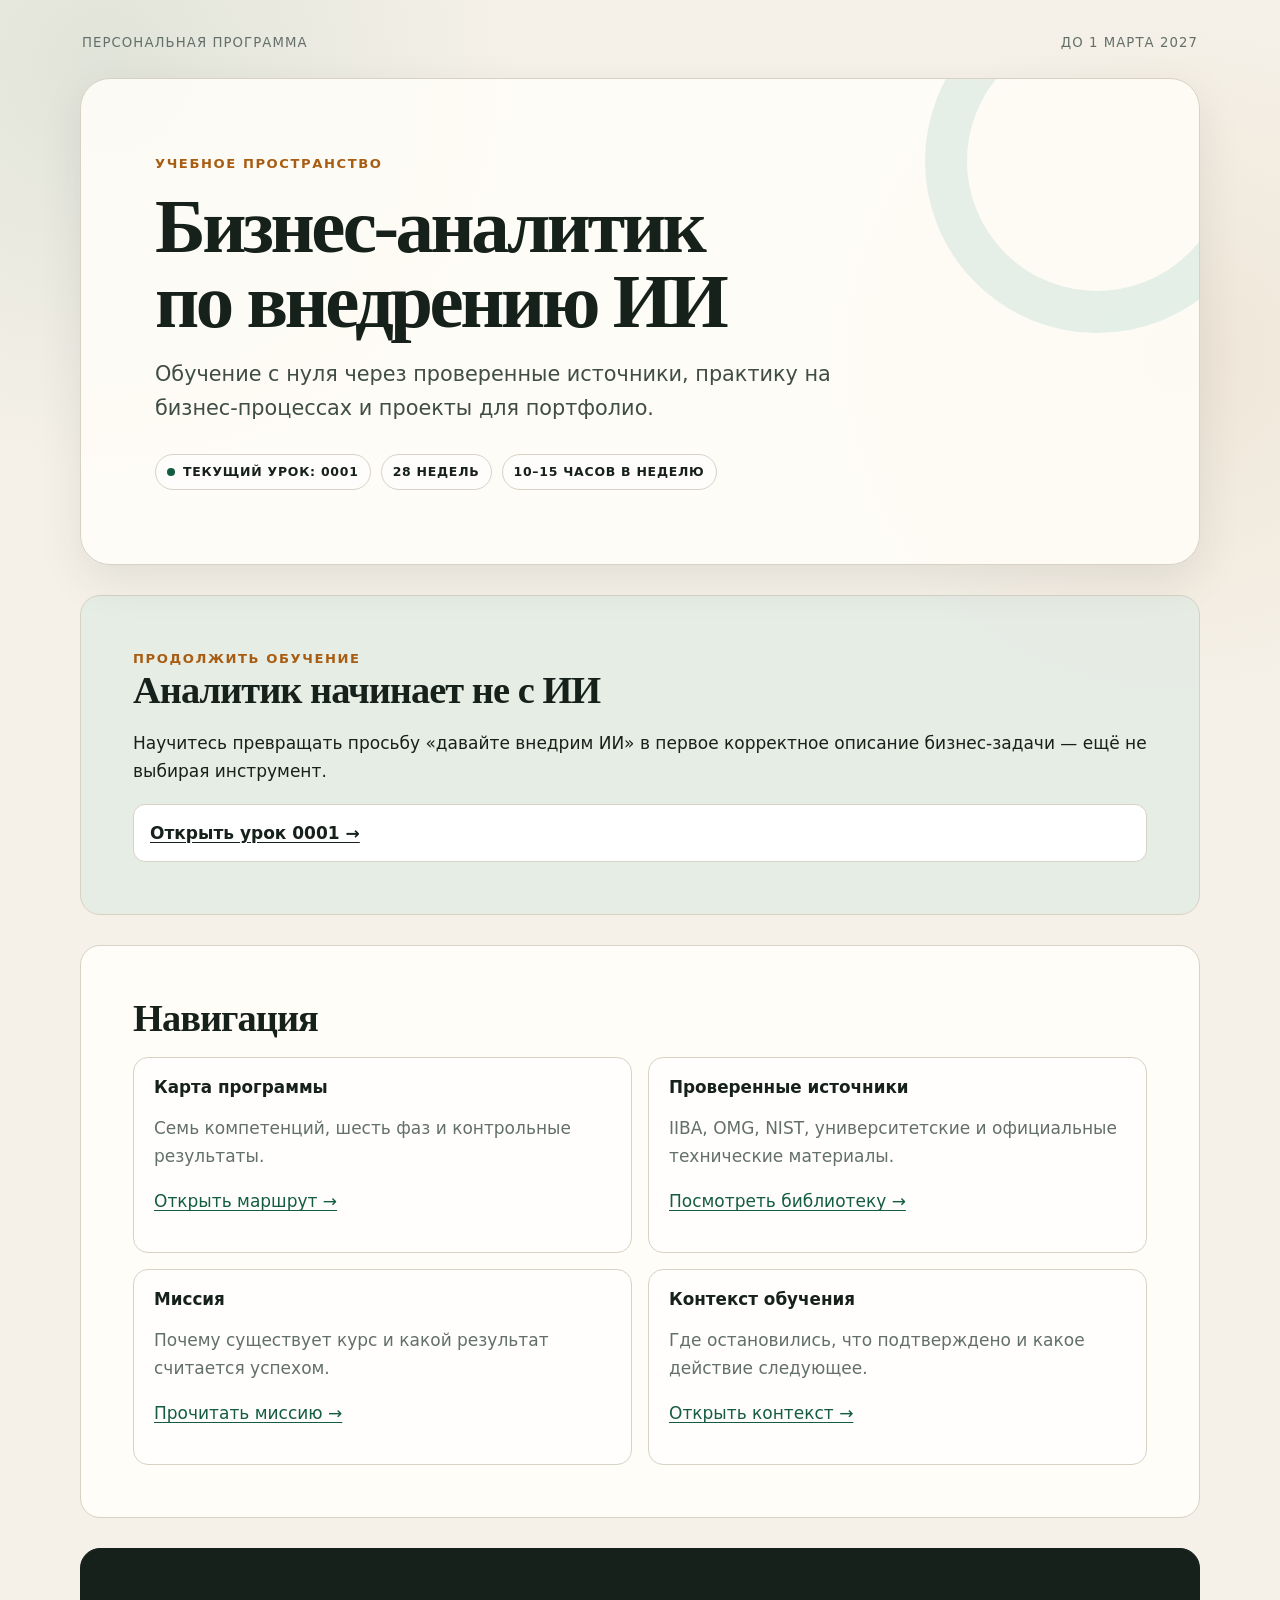
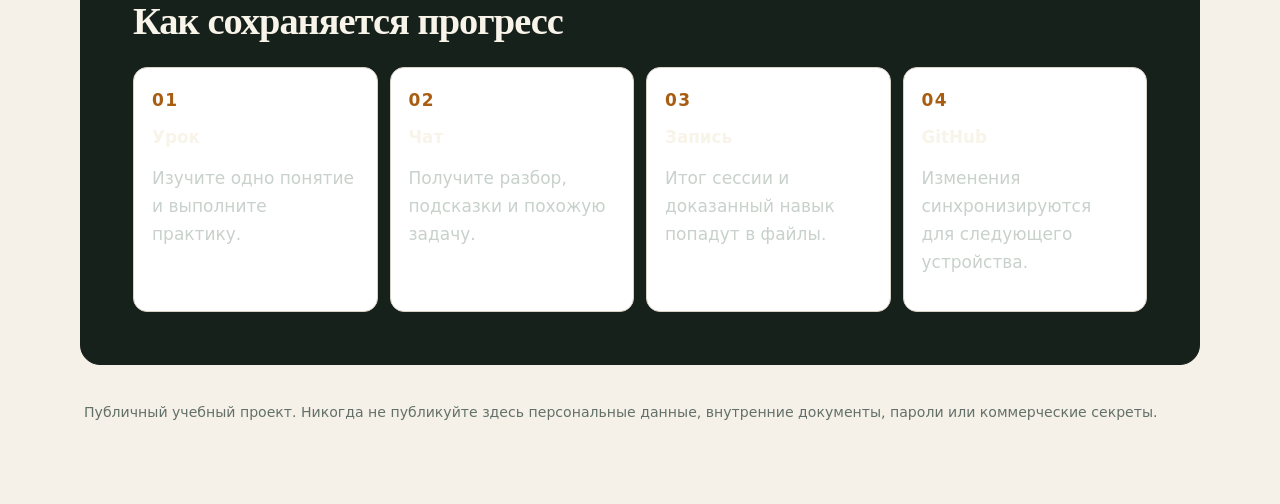
==== index.html @ f0919168 "Initialize AI business analyst learning program" ====
<!doctype html>
<html lang="ru">
<head>
  <meta charset="utf-8">
  <meta name="viewport" content="width=device-width, initial-scale=1">
  <meta name="description" content="Персональная программа подготовки бизнес-аналитика по внедрению ИИ">
  <title>Бизнес-аналитик по внедрению ИИ</title>
  <link rel="stylesheet" href="assets/course.css">
</head>
<body>
  <main class="page">
    <div class="topbar"><span>Персональная программа</span><span>До 1 марта 2027</span></div>
    <header class="hero">
      <div class="eyebrow">Учебное пространство</div>
      <h1>Бизнес-аналитик по внедрению ИИ</h1>
      <p class="lede">Обучение с нуля через проверенные источники, практику на бизнес-процессах и проекты для портфолио.</p>
      <div class="meta"><span class="badge"><span class="dot"></span>Текущий урок: 0001</span><span class="badge">28 недель</span><span class="badge">10–15 часов в неделю</span></div>
    </header>

    <section class="section soft">
      <div class="eyebrow">Продолжить обучение</div>
      <h2>Аналитик начинает не с ИИ</h2>
      <p>Научитесь превращать просьбу «давайте внедрим ИИ» в первое корректное описание бизнес-задачи — ещё не выбирая инструмент.</p>
      <div class="actions"><a class="button" href="lessons/0001-role-of-ai-business-analyst.html">Открыть урок 0001 →</a></div>
    </section>

    <section class="section">
      <h2>Навигация</h2>
      <div class="grid">
        <article class="card col-6"><h3>Карта программы</h3><p class="muted">Семь компетенций, шесть фаз и контрольные результаты.</p><p><a href="reference/0001-competency-map-and-roadmap.html">Открыть маршрут →</a></p></article>
        <article class="card col-6"><h3>Проверенные источники</h3><p class="muted">IIBA, OMG, NIST, университетские и официальные технические материалы.</p><p><a href="https://github.com/samoilovnk12-ctrl/ai-business-analyst-learning/blob/main/RESOURCES.md">Посмотреть библиотеку →</a></p></article>
        <article class="card col-6"><h3>Миссия</h3><p class="muted">Почему существует курс и какой результат считается успехом.</p><p><a href="https://github.com/samoilovnk12-ctrl/ai-business-analyst-learning/blob/main/MISSION.md">Прочитать миссию →</a></p></article>
        <article class="card col-6"><h3>Контекст обучения</h3><p class="muted">Где остановились, что подтверждено и какое действие следующее.</p><p><a href="https://github.com/samoilovnk12-ctrl/ai-business-analyst-learning/blob/main/LEARNING-CONTEXT.md">Открыть контекст →</a></p></article>
      </div>
    </section>

    <section class="section dark">
      <h2>Как сохраняется прогресс</h2>
      <div class="flow">
        <div><h3>Урок</h3><p>Изучите одно понятие и выполните практику.</p></div>
        <div><h3>Чат</h3><p>Получите разбор, подсказки и похожую задачу.</p></div>
        <div><h3>Запись</h3><p>Итог сессии и доказанный навык попадут в файлы.</p></div>
        <div><h3>GitHub</h3><p>Изменения синхронизируются для следующего устройства.</p></div>
      </div>
    </section>

    <footer class="footer">Публичный учебный проект. Никогда не публикуйте здесь персональные данные, внутренние документы, пароли или коммерческие секреты.</footer>
  </main>
</body>
</html>
---- assets/course.css ----
:root {
  color-scheme: light;
  --ink: #17211b;
  --muted: #637069;
  --paper: #f5f1e8;
  --card: #fffdf8;
  --line: #d8d2c5;
  --green: #145c43;
  --green-2: #dcebe3;
  --amber: #a85d13;
  --amber-2: #f8ead5;
  --blue: #345a78;
  --shadow: 0 16px 45px rgba(38, 44, 39, 0.09);
  --radius: 20px;
}

* { box-sizing: border-box; }

html { scroll-behavior: smooth; }

body {
  margin: 0;
  background:
    radial-gradient(circle at 8% 3%, rgba(20, 92, 67, .09), transparent 26rem),
    radial-gradient(circle at 92% 17%, rgba(168, 93, 19, .08), transparent 22rem),
    var(--paper);
  color: var(--ink);
  font: 17px/1.65 Inter, ui-sans-serif, system-ui, -apple-system, BlinkMacSystemFont, "Segoe UI", sans-serif;
}

a { color: var(--green); text-underline-offset: .18em; }
a:hover { color: var(--amber); }

.page { width: min(1120px, calc(100% - 34px)); margin: 0 auto; padding: 24px 0 80px; }

.topbar {
  display: flex;
  align-items: center;
  justify-content: space-between;
  gap: 16px;
  padding: 8px 2px 24px;
  color: var(--muted);
  font-size: .83rem;
  letter-spacing: .08em;
  text-transform: uppercase;
}

.badge {
  display: inline-flex;
  align-items: center;
  gap: 8px;
  padding: 7px 11px;
  border: 1px solid var(--line);
  border-radius: 999px;
  background: rgba(255,255,255,.55);
  font-size: .78rem;
  font-weight: 750;
  letter-spacing: .06em;
  text-transform: uppercase;
}

.dot { width: 8px; height: 8px; border-radius: 50%; background: var(--green); }

.hero {
  padding: clamp(30px, 6vw, 74px);
  border: 1px solid var(--line);
  border-radius: 30px;
  background: rgba(255,253,248,.9);
  box-shadow: var(--shadow);
  overflow: hidden;
  position: relative;
}

.hero::after {
  content: "";
  position: absolute;
  width: 260px;
  height: 260px;
  right: -70px;
  top: -90px;
  border-radius: 50%;
  border: 42px solid var(--green-2);
  opacity: .75;
}

.hero > * { position: relative; z-index: 1; }

.eyebrow { color: var(--amber); font-size: .82rem; font-weight: 800; letter-spacing: .12em; text-transform: uppercase; }

h1, h2, h3 { line-height: 1.13; text-wrap: balance; }
h1 { max-width: 850px; margin: 14px 0 18px; font: 750 clamp(2.5rem, 6vw, 5.6rem)/.98 Georgia, serif; letter-spacing: -.045em; }
h2 { margin: 0 0 18px; font: 720 clamp(1.6rem, 3vw, 2.55rem)/1.08 Georgia, serif; letter-spacing: -.025em; }
h3 { margin: 0 0 10px; font-size: 1.05rem; }

.lede { max-width: 750px; margin: 0; color: #3f4d45; font-size: clamp(1.05rem, 2vw, 1.3rem); }
.meta { display: flex; flex-wrap: wrap; gap: 10px; margin-top: 28px; }

.section { margin-top: 30px; padding: clamp(24px, 4.6vw, 52px); border: 1px solid var(--line); border-radius: var(--radius); background: var(--card); }
.section.soft { background: rgba(220,235,227,.58); }
.section.dark { background: var(--ink); color: #f8f4ea; border-color: var(--ink); }
.section.dark p, .section.dark .muted { color: #c8d1cb; }

.grid { display: grid; grid-template-columns: repeat(12, 1fr); gap: 16px; }
.col-4 { grid-column: span 4; }
.col-6 { grid-column: span 6; }
.col-8 { grid-column: span 8; }
.col-12 { grid-column: span 12; }

.card { padding: 20px; border: 1px solid var(--line); border-radius: 15px; background: rgba(255,255,255,.62); }
.card strong.num { display: block; color: var(--green); font: 700 2rem Georgia, serif; }
.muted { color: var(--muted); }
.small { font-size: .88rem; }

.quote { margin: 28px 0 0; padding: 22px 0 4px 25px; border-left: 4px solid var(--amber); font: 600 clamp(1.3rem, 2.5vw, 2rem)/1.3 Georgia, serif; }

.flow { display: grid; grid-template-columns: repeat(4, 1fr); gap: 12px; margin-top: 24px; counter-reset: step; }
.flow > div { min-height: 140px; padding: 18px; border: 1px solid var(--line); border-radius: 14px; background: white; counter-increment: step; }
.flow > div::before { content: counter(step, decimal-leading-zero); display: block; margin-bottom: 14px; color: var(--amber); font-weight: 800; letter-spacing: .08em; }

.compare { display: grid; grid-template-columns: 1fr 1fr; gap: 16px; }
.compare > div { padding: 22px; border-radius: 15px; }
.compare .bad { background: #f5dfd9; border: 1px solid #e7bdb2; }
.compare .good { background: var(--green-2); border: 1px solid #b8d3c3; }

.quiz-options { display: grid; gap: 10px; margin-top: 18px; }
button, .button {
  width: 100%;
  padding: 14px 16px;
  border: 1px solid var(--line);
  border-radius: 12px;
  background: white;
  color: var(--ink);
  font: inherit;
  font-weight: 650;
  text-align: left;
  cursor: pointer;
  transition: transform .16s ease, border-color .16s ease, background .16s ease;
}
button:hover, .button:hover { transform: translateY(-1px); border-color: var(--green); }
button.correct { border-color: var(--green); background: var(--green-2); }
button.wrong { border-color: #a33c2e; background: #f5dfd9; }

.feedback { display: none; margin-top: 14px; padding: 14px 16px; border-left: 4px solid var(--green); background: rgba(220,235,227,.58); }
.feedback.show { display: block; }

label { display: block; margin: 18px 0 6px; font-weight: 720; }
textarea, input[type="text"] {
  width: 100%;
  padding: 13px 14px;
  border: 1px solid var(--line);
  border-radius: 10px;
  background: white;
  color: var(--ink);
  font: inherit;
}
textarea { min-height: 100px; resize: vertical; }
textarea:focus, input:focus { outline: 3px solid rgba(20,92,67,.14); border-color: var(--green); }

.actions { display: flex; flex-wrap: wrap; gap: 10px; margin-top: 18px; }
.actions button { width: auto; }
.actions .primary { background: var(--green); color: white; border-color: var(--green); }

.checklist { padding: 0; list-style: none; }
.checklist li { position: relative; padding: 10px 0 10px 34px; border-bottom: 1px solid var(--line); }
.checklist li::before { content: "✓"; position: absolute; left: 4px; color: var(--green); font-weight: 900; }

.timeline { display: grid; gap: 13px; }
.phase { display: grid; grid-template-columns: 150px 1fr auto; gap: 18px; align-items: start; padding: 18px; border: 1px solid var(--line); border-radius: 14px; background: white; }
.phase time { color: var(--amber); font-weight: 800; }
.phase .deliverable { color: var(--green); font-size: .85rem; font-weight: 750; }

.source-list li { margin: 13px 0; }
.footer { padding: 36px 4px 0; color: var(--muted); font-size: .88rem; }

@media (max-width: 780px) {
  .col-4, .col-6, .col-8 { grid-column: span 12; }
  .flow, .compare { grid-template-columns: 1fr; }
  .phase { grid-template-columns: 1fr; gap: 7px; }
  .topbar { align-items: flex-start; flex-direction: column; }
}

@media print {
  body { background: white; font-size: 11pt; }
  .page { width: 100%; padding: 0; }
  .hero, .section { box-shadow: none; break-inside: avoid; }
  button, .actions { display: none; }
  a { color: black; text-decoration: none; }
}
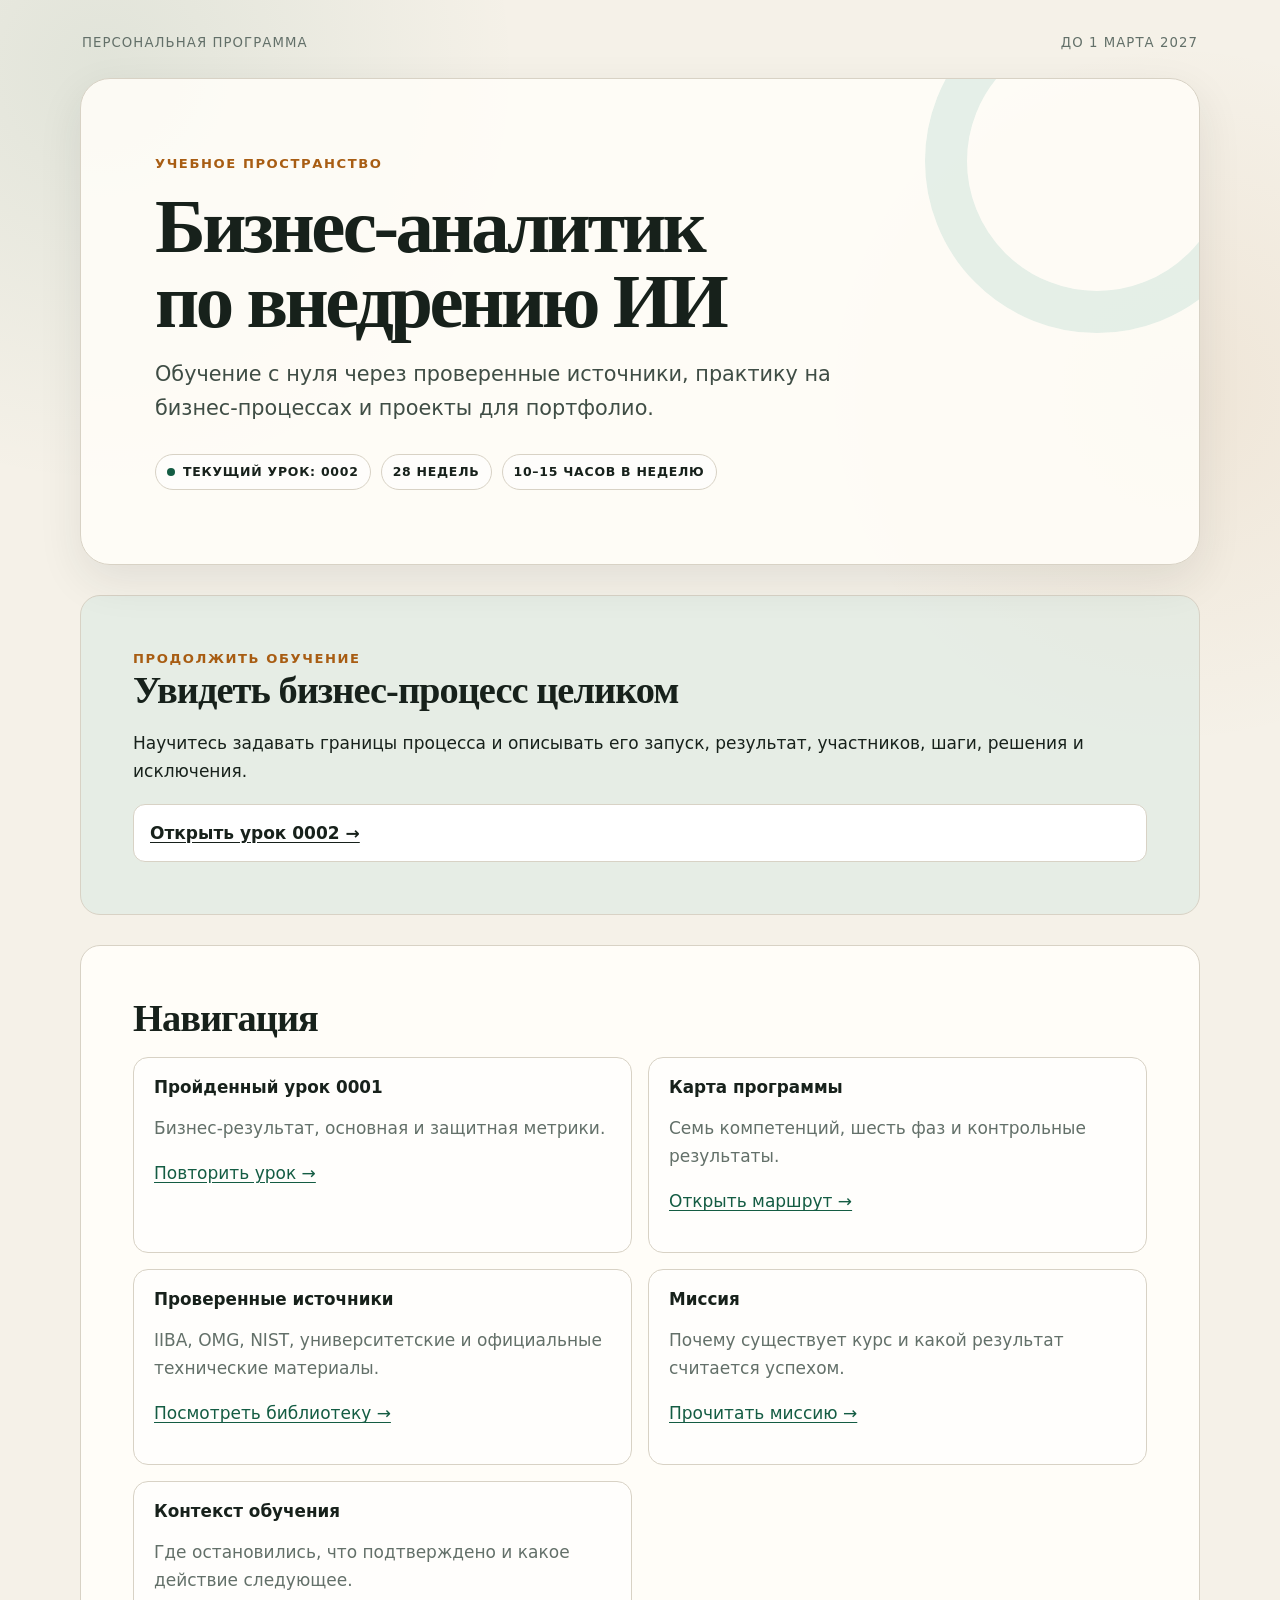
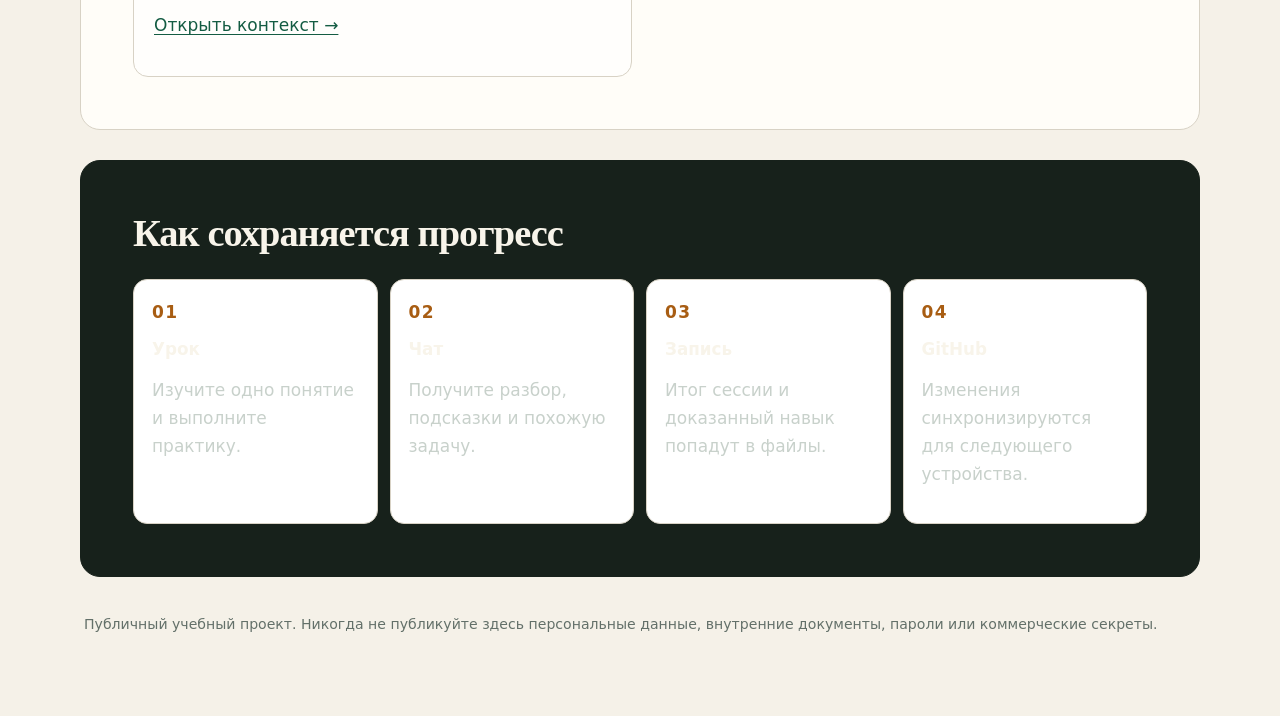
==== commit 8596eb49: "Add business process anatomy lesson" ====
--- a/index.html
+++ b/index.html
@@ -14,19 +14,20 @@
       <div class="eyebrow">Учебное пространство</div>
       <h1>Бизнес-аналитик по внедрению ИИ</h1>
       <p class="lede">Обучение с нуля через проверенные источники, практику на бизнес-процессах и проекты для портфолио.</p>
-      <div class="meta"><span class="badge"><span class="dot"></span>Текущий урок: 0001</span><span class="badge">28 недель</span><span class="badge">10–15 часов в неделю</span></div>
+      <div class="meta"><span class="badge"><span class="dot"></span>Текущий урок: 0002</span><span class="badge">28 недель</span><span class="badge">10–15 часов в неделю</span></div>
     </header>
 
     <section class="section soft">
       <div class="eyebrow">Продолжить обучение</div>
-      <h2>Аналитик начинает не с ИИ</h2>
-      <p>Научитесь превращать просьбу «давайте внедрим ИИ» в первое корректное описание бизнес-задачи — ещё не выбирая инструмент.</p>
-      <div class="actions"><a class="button" href="lessons/0001-role-of-ai-business-analyst.html">Открыть урок 0001 →</a></div>
+      <h2>Увидеть бизнес-процесс целиком</h2>
+      <p>Научитесь задавать границы процесса и описывать его запуск, результат, участников, шаги, решения и исключения.</p>
+      <div class="actions"><a class="button" href="lessons/0002-business-process-anatomy.html">Открыть урок 0002 →</a></div>
     </section>
 
     <section class="section">
       <h2>Навигация</h2>
       <div class="grid">
+        <article class="card col-6"><h3>Пройденный урок 0001</h3><p class="muted">Бизнес-результат, основная и защитная метрики.</p><p><a href="lessons/0001-role-of-ai-business-analyst.html">Повторить урок →</a></p></article>
         <article class="card col-6"><h3>Карта программы</h3><p class="muted">Семь компетенций, шесть фаз и контрольные результаты.</p><p><a href="reference/0001-competency-map-and-roadmap.html">Открыть маршрут →</a></p></article>
         <article class="card col-6"><h3>Проверенные источники</h3><p class="muted">IIBA, OMG, NIST, университетские и официальные технические материалы.</p><p><a href="https://github.com/samoilovnk12-ctrl/ai-business-analyst-learning/blob/main/RESOURCES.md">Посмотреть библиотеку →</a></p></article>
         <article class="card col-6"><h3>Миссия</h3><p class="muted">Почему существует курс и какой результат считается успехом.</p><p><a href="https://github.com/samoilovnk12-ctrl/ai-business-analyst-learning/blob/main/MISSION.md">Прочитать миссию →</a></p></article>
--- a/assets/course.css
+++ b/assets/course.css
@@ -172,10 +172,24 @@
 .source-list li { margin: 13px 0; }
 .footer { padding: 36px 4px 0; color: var(--muted); font-size: .88rem; }
 
+.process-map { display: flex; align-items: center; gap: 10px; margin: 24px 0; overflow-x: auto; padding: 12px 2px 18px; }
+.process-node { flex: 0 0 155px; min-height: 92px; display: grid; place-items: center; padding: 14px; border: 2px solid var(--green); border-radius: 14px; background: white; text-align: center; font-weight: 720; }
+.process-node.event { flex-basis: 112px; min-height: 112px; border-radius: 50%; background: var(--green-2); }
+.process-node.decision { flex-basis: 125px; min-height: 125px; border-color: var(--amber); background: var(--amber-2); transform: rotate(45deg) scale(.72); }
+.process-node.decision span { transform: rotate(-45deg) scale(1.38); }
+.process-arrow { flex: 0 0 30px; color: var(--amber); font-size: 1.7rem; font-weight: 900; text-align: center; }
+
+.term { display: grid; grid-template-columns: 150px 1fr; gap: 18px; padding: 16px 0; border-bottom: 1px solid var(--line); }
+.term dt { color: var(--green); font-weight: 800; }
+.term dd { margin: 0; }
+
+.callout { margin: 20px 0; padding: 18px 20px; border: 1px solid #e4c79e; border-radius: 14px; background: var(--amber-2); }
+
 @media (max-width: 780px) {
   .col-4, .col-6, .col-8 { grid-column: span 12; }
   .flow, .compare { grid-template-columns: 1fr; }
   .phase { grid-template-columns: 1fr; gap: 7px; }
+  .term { grid-template-columns: 1fr; gap: 4px; }
   .topbar { align-items: flex-start; flex-direction: column; }
 }
 
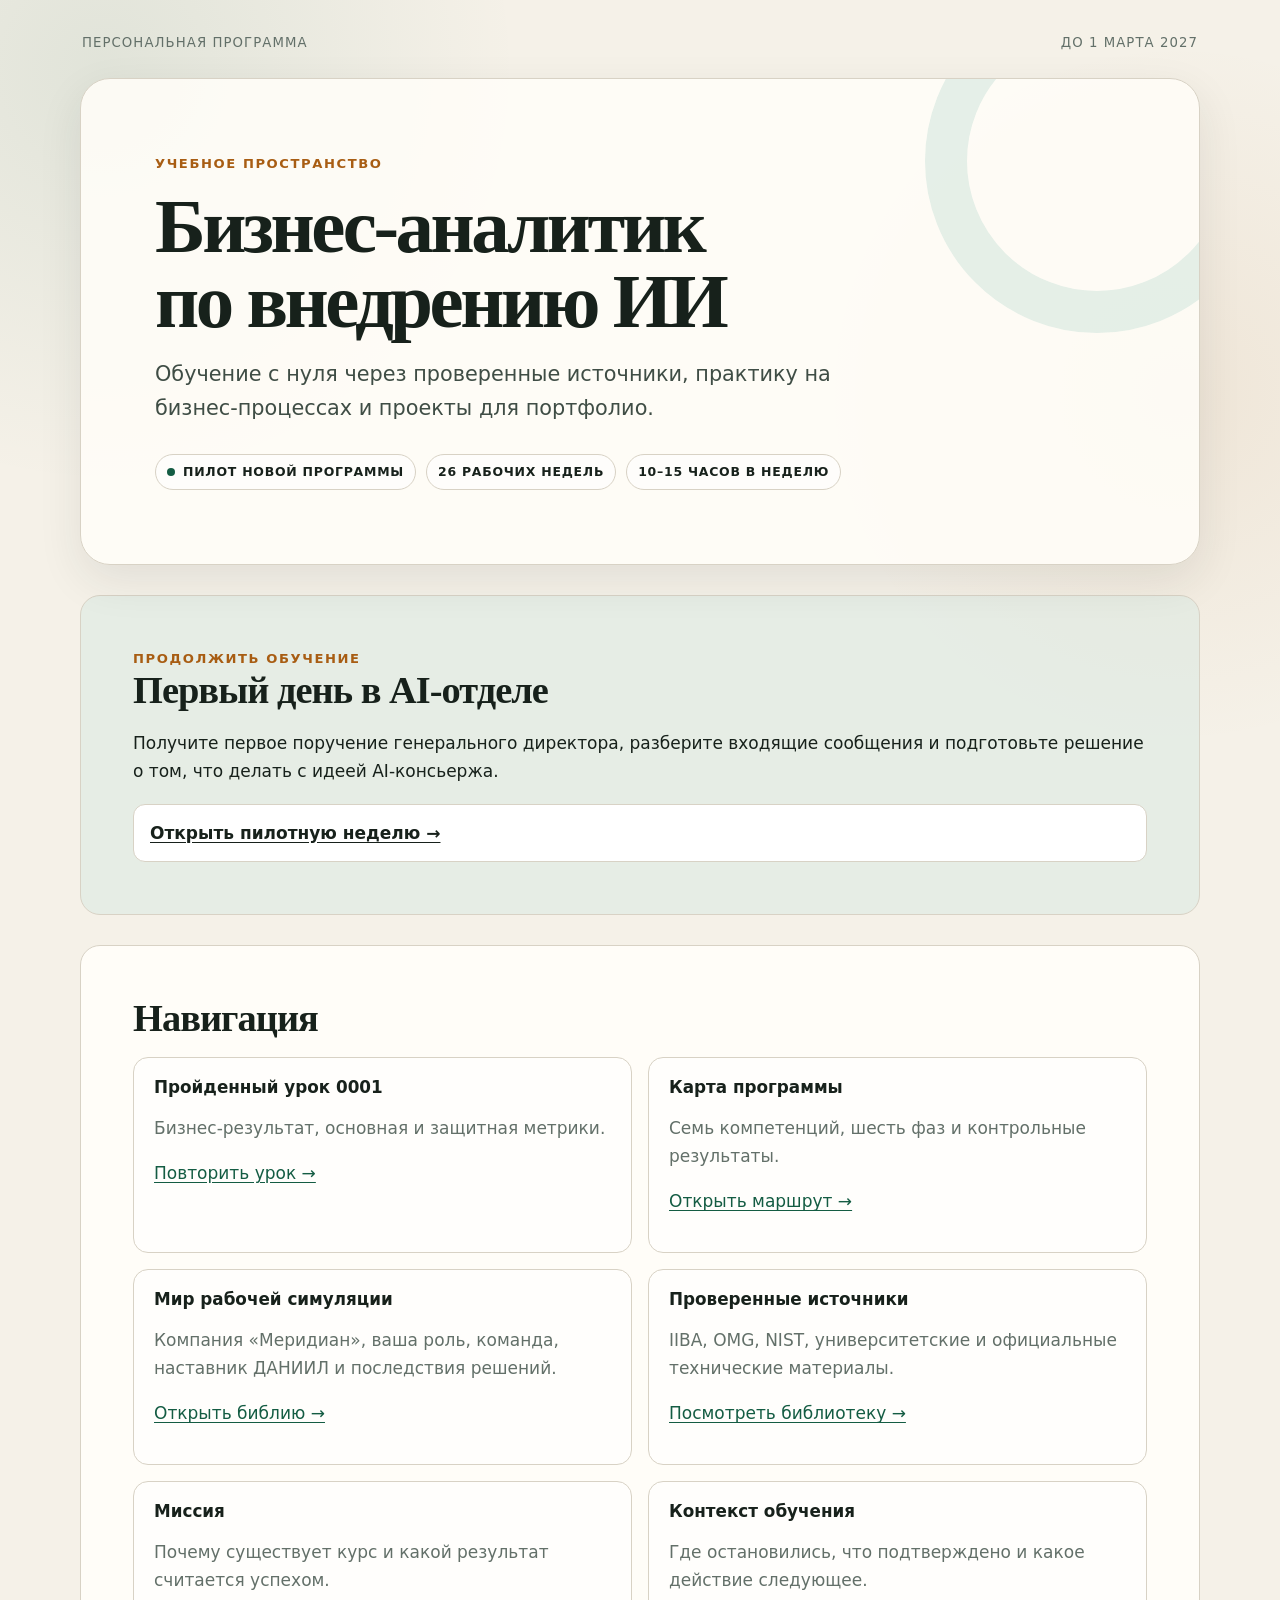
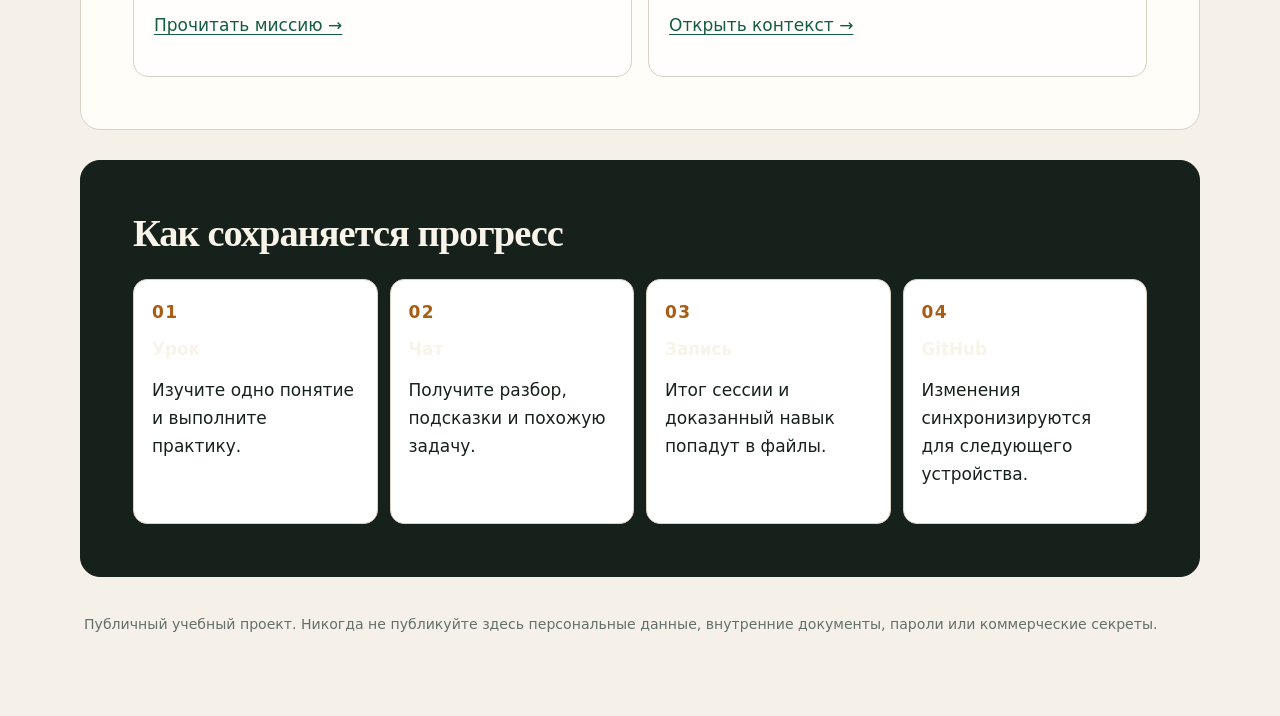
==== commit cd4fa0f6: "Build-workplace-simulation-pilot" ====
--- a/index.html
+++ b/index.html
@@ -14,14 +14,14 @@
       <div class="eyebrow">Учебное пространство</div>
       <h1>Бизнес-аналитик по внедрению ИИ</h1>
       <p class="lede">Обучение с нуля через проверенные источники, практику на бизнес-процессах и проекты для портфолио.</p>
-      <div class="meta"><span class="badge"><span class="dot"></span>Текущий урок: 0002</span><span class="badge">28 недель</span><span class="badge">10–15 часов в неделю</span></div>
+      <div class="meta"><span class="badge"><span class="dot"></span>Пилот новой программы</span><span class="badge">26 рабочих недель</span><span class="badge">10–15 часов в неделю</span></div>
     </header>
 
     <section class="section soft">
       <div class="eyebrow">Продолжить обучение</div>
-      <h2>Увидеть бизнес-процесс целиком</h2>
-      <p>Научитесь задавать границы процесса и описывать его запуск, результат, участников, шаги, решения и исключения.</p>
-      <div class="actions"><a class="button" href="lessons/0002-business-process-anatomy.html">Открыть урок 0002 →</a></div>
+      <h2>Первый день в AI-отделе</h2>
+      <p>Получите первое поручение генерального директора, разберите входящие сообщения и подготовьте решение о том, что делать с идеей AI-консьержа.</p>
+      <div class="actions"><a class="button" href="lessons/pilot-0001-first-day.html">Открыть пилотную неделю →</a></div>
     </section>
 
     <section class="section">
@@ -29,6 +29,7 @@
       <div class="grid">
         <article class="card col-6"><h3>Пройденный урок 0001</h3><p class="muted">Бизнес-результат, основная и защитная метрики.</p><p><a href="lessons/0001-role-of-ai-business-analyst.html">Повторить урок →</a></p></article>
         <article class="card col-6"><h3>Карта программы</h3><p class="muted">Семь компетенций, шесть фаз и контрольные результаты.</p><p><a href="reference/0001-competency-map-and-roadmap.html">Открыть маршрут →</a></p></article>
+        <article class="card col-6"><h3>Мир рабочей симуляции</h3><p class="muted">Компания «Меридиан», ваша роль, команда, наставник ДАНИИЛ и последствия решений.</p><p><a href="https://github.com/samoilovnk12-ctrl/ai-business-analyst-learning/blob/main/SIMULATION-BIBLE.md">Открыть библию →</a></p></article>
         <article class="card col-6"><h3>Проверенные источники</h3><p class="muted">IIBA, OMG, NIST, университетские и официальные технические материалы.</p><p><a href="https://github.com/samoilovnk12-ctrl/ai-business-analyst-learning/blob/main/RESOURCES.md">Посмотреть библиотеку →</a></p></article>
         <article class="card col-6"><h3>Миссия</h3><p class="muted">Почему существует курс и какой результат считается успехом.</p><p><a href="https://github.com/samoilovnk12-ctrl/ai-business-analyst-learning/blob/main/MISSION.md">Прочитать миссию →</a></p></article>
         <article class="card col-6"><h3>Контекст обучения</h3><p class="muted">Где остановились, что подтверждено и какое действие следующее.</p><p><a href="https://github.com/samoilovnk12-ctrl/ai-business-analyst-learning/blob/main/LEARNING-CONTEXT.md">Открыть контекст →</a></p></article>
--- a/assets/course.css
+++ b/assets/course.css
@@ -185,9 +185,37 @@
 
 .callout { margin: 20px 0; padding: 18px 20px; border: 1px solid #e4c79e; border-radius: 14px; background: var(--amber-2); }
 
+.part-nav { display: grid; grid-template-columns: repeat(3, 1fr); gap: 12px; margin-top: 24px; }
+.part-nav a { padding: 16px; border: 1px solid var(--line); border-radius: 14px; background: white; text-decoration: none; }
+.part-nav strong { display: block; color: var(--ink); }
+.part-nav span { color: var(--muted); font-size: .88rem; }
+
+.inbox { display: grid; gap: 12px; margin-top: 20px; }
+.message { padding: 20px; border: 1px solid var(--line); border-radius: 14px; background: white; }
+.message .sender { margin-bottom: 8px; color: var(--green); font-size: .8rem; font-weight: 800; letter-spacing: .08em; text-transform: uppercase; }
+.message p:last-child { margin-bottom: 0; }
+
+.status-board { display: grid; grid-template-columns: repeat(4, 1fr); gap: 10px; margin-top: 20px; }
+.status-item { padding: 14px; border: 1px solid var(--line); border-radius: 12px; background: rgba(255,255,255,.65); }
+.status-item strong { display: block; color: var(--green); font-size: .88rem; }
+
+.data-table { width: 100%; border-collapse: collapse; margin: 20px 0; font-size: .94rem; }
+.data-table th, .data-table td { padding: 11px 12px; border-bottom: 1px solid var(--line); text-align: left; vertical-align: top; }
+.data-table th { color: var(--green); font-size: .8rem; letter-spacing: .05em; text-transform: uppercase; }
+
+.mentor { margin: 20px 0; padding: 22px; border: 1px solid #adc7d9; border-radius: 16px; background: #eaf2f7; }
+.mentor h3 { color: var(--blue); }
+.mentor p, .mentor li { color: var(--ink); }
+.section.dark .flow p { color: var(--ink); }
+.section.dark .data-table th { color: #a9d5bf; }
+
+.consequence { display: none; margin-top: 14px; padding: 18px; border: 1px solid var(--line); border-radius: 14px; background: var(--amber-2); }
+.consequence.show { display: block; }
+
 @media (max-width: 780px) {
   .col-4, .col-6, .col-8 { grid-column: span 12; }
   .flow, .compare { grid-template-columns: 1fr; }
+  .part-nav, .status-board { grid-template-columns: 1fr; }
   .phase { grid-template-columns: 1fr; gap: 7px; }
   .term { grid-template-columns: 1fr; gap: 4px; }
   .topbar { align-items: flex-start; flex-direction: column; }
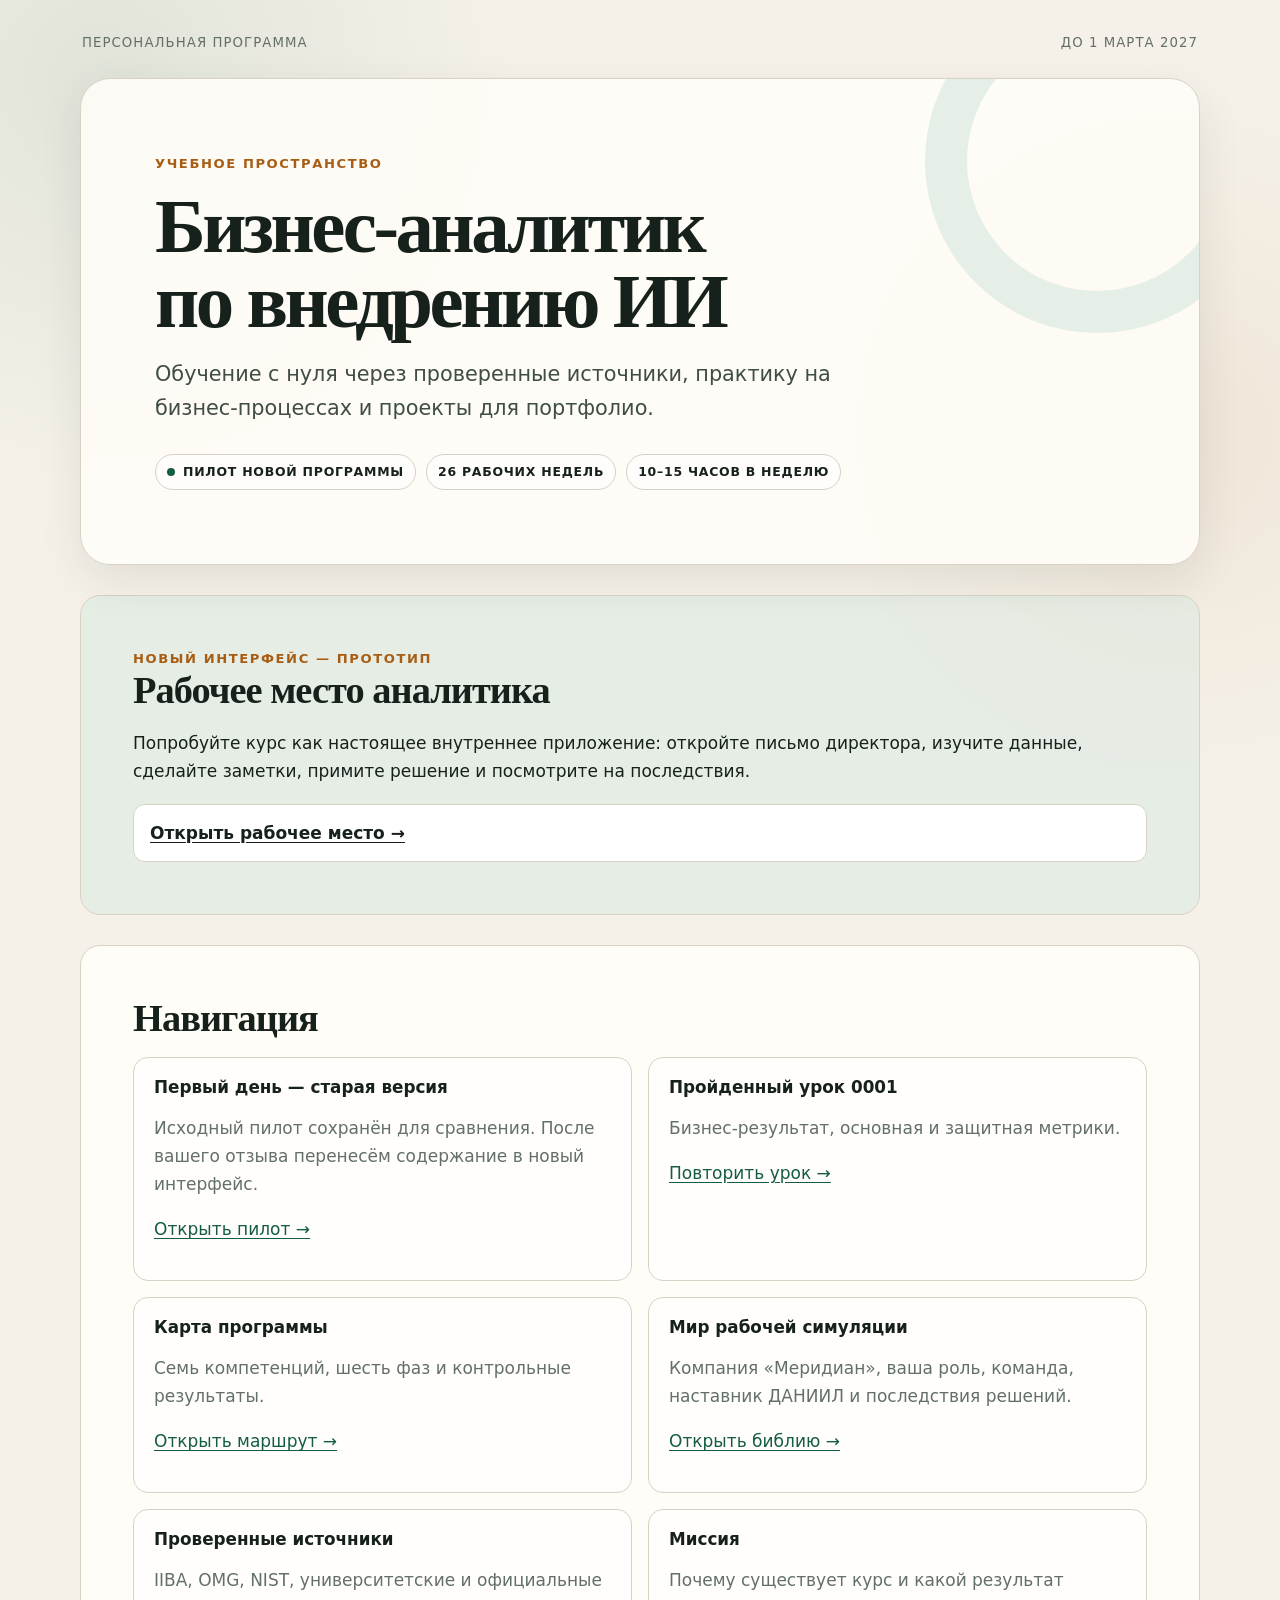
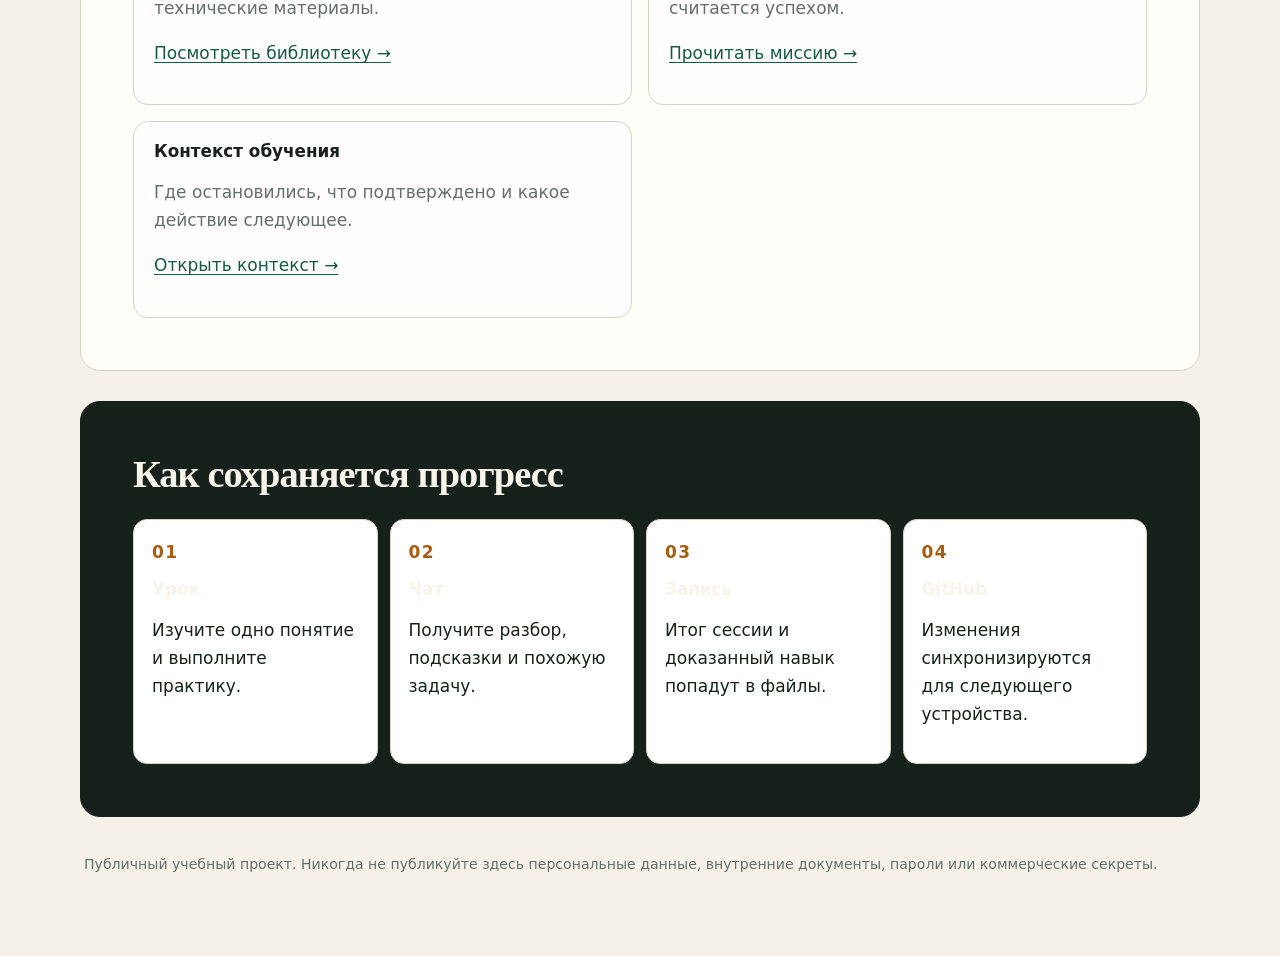
==== commit 19cf8b5d: "Build-course-workspace-prototype" ====
--- a/index.html
+++ b/index.html
@@ -18,15 +18,16 @@
     </header>
 
     <section class="section soft">
-      <div class="eyebrow">Продолжить обучение</div>
-      <h2>Первый день в AI-отделе</h2>
-      <p>Получите первое поручение генерального директора, разберите входящие сообщения и подготовьте решение о том, что делать с идеей AI-консьержа.</p>
-      <div class="actions"><a class="button" href="lessons/pilot-0001-first-day.html">Открыть пилотную неделю →</a></div>
+      <div class="eyebrow">Новый интерфейс — прототип</div>
+      <h2>Рабочее место аналитика</h2>
+      <p>Попробуйте курс как настоящее внутреннее приложение: откройте письмо директора, изучите данные, сделайте заметки, примите решение и посмотрите на последствия.</p>
+      <div class="actions"><a class="button" href="prototypes/workspace-v1.html">Открыть рабочее место →</a></div>
     </section>
 
     <section class="section">
       <h2>Навигация</h2>
       <div class="grid">
+        <article class="card col-6"><h3>Первый день — старая версия</h3><p class="muted">Исходный пилот сохранён для сравнения. После вашего отзыва перенесём содержание в новый интерфейс.</p><p><a href="lessons/pilot-0001-first-day.html">Открыть пилот →</a></p></article>
         <article class="card col-6"><h3>Пройденный урок 0001</h3><p class="muted">Бизнес-результат, основная и защитная метрики.</p><p><a href="lessons/0001-role-of-ai-business-analyst.html">Повторить урок →</a></p></article>
         <article class="card col-6"><h3>Карта программы</h3><p class="muted">Семь компетенций, шесть фаз и контрольные результаты.</p><p><a href="reference/0001-competency-map-and-roadmap.html">Открыть маршрут →</a></p></article>
         <article class="card col-6"><h3>Мир рабочей симуляции</h3><p class="muted">Компания «Меридиан», ваша роль, команда, наставник ДАНИИЛ и последствия решений.</p><p><a href="https://github.com/samoilovnk12-ctrl/ai-business-analyst-learning/blob/main/SIMULATION-BIBLE.md">Открыть библию →</a></p></article>
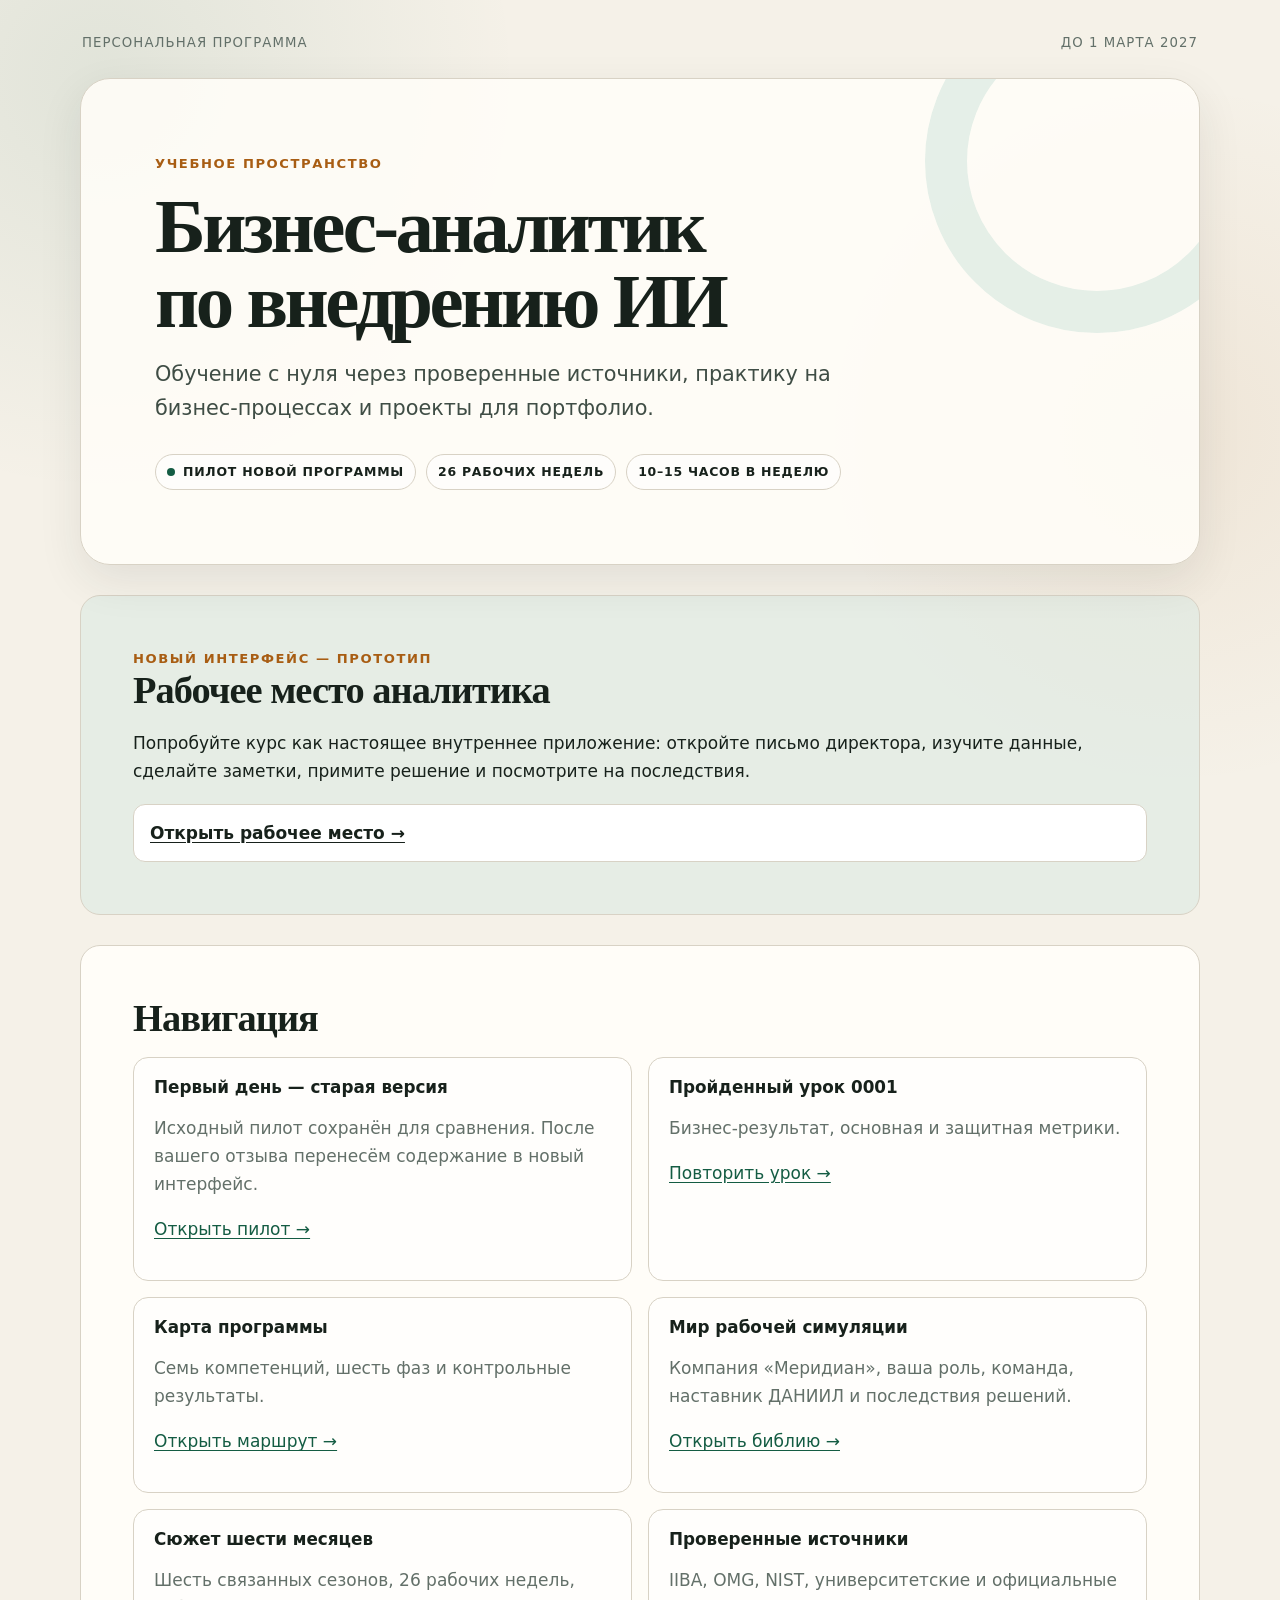
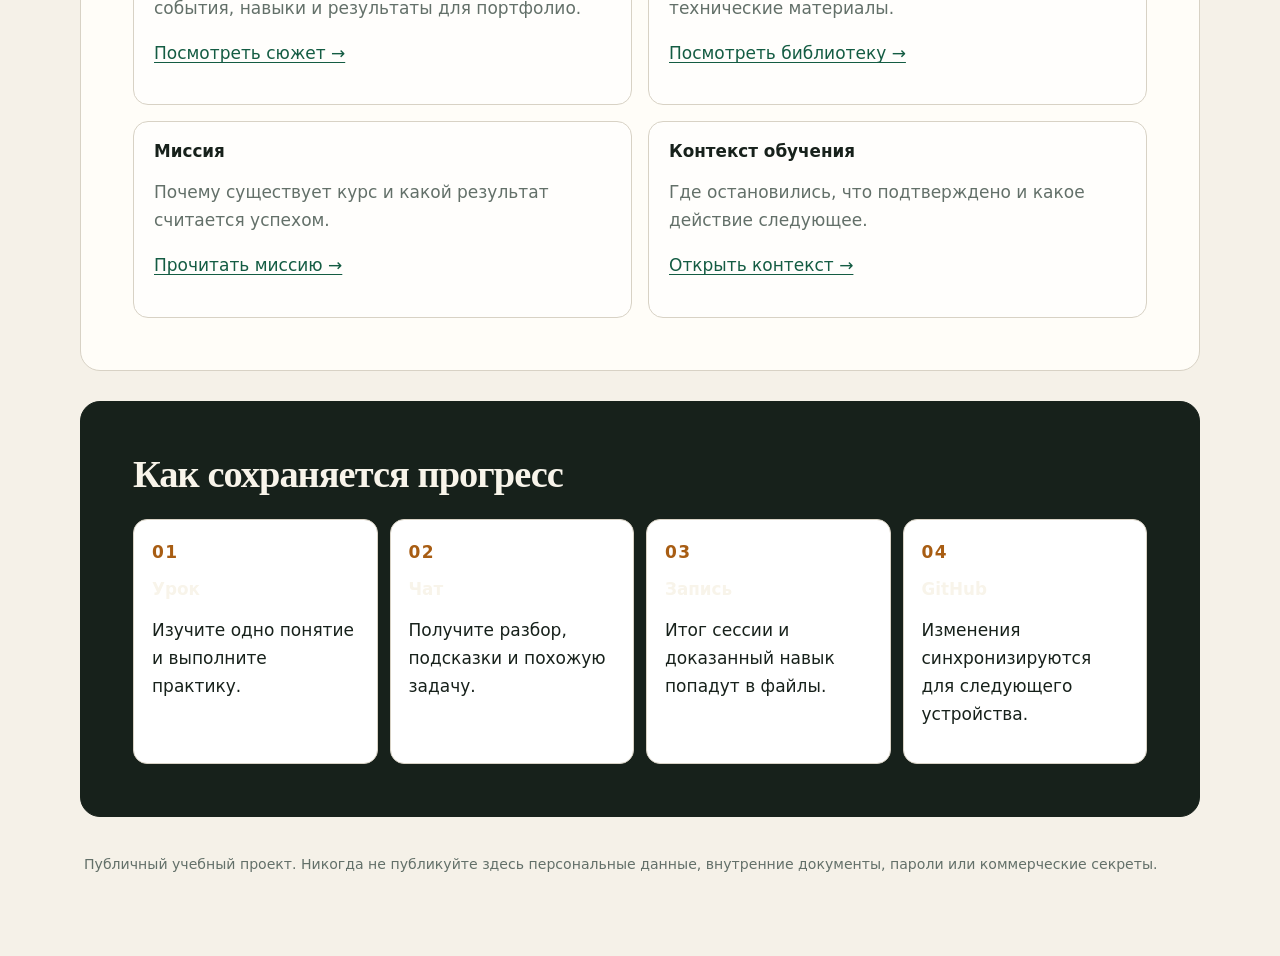
==== commit 1fe04248: "Add-learning-flow-and-course-story" ====
--- a/index.html
+++ b/index.html
@@ -31,6 +31,7 @@
         <article class="card col-6"><h3>Пройденный урок 0001</h3><p class="muted">Бизнес-результат, основная и защитная метрики.</p><p><a href="lessons/0001-role-of-ai-business-analyst.html">Повторить урок →</a></p></article>
         <article class="card col-6"><h3>Карта программы</h3><p class="muted">Семь компетенций, шесть фаз и контрольные результаты.</p><p><a href="reference/0001-competency-map-and-roadmap.html">Открыть маршрут →</a></p></article>
         <article class="card col-6"><h3>Мир рабочей симуляции</h3><p class="muted">Компания «Меридиан», ваша роль, команда, наставник ДАНИИЛ и последствия решений.</p><p><a href="https://github.com/samoilovnk12-ctrl/ai-business-analyst-learning/blob/main/SIMULATION-BIBLE.md">Открыть библию →</a></p></article>
+        <article class="card col-6"><h3>Сюжет шести месяцев</h3><p class="muted">Шесть связанных сезонов, 26 рабочих недель, события, навыки и результаты для портфолио.</p><p><a href="https://github.com/samoilovnk12-ctrl/ai-business-analyst-learning/blob/main/COURSE-STORY.md">Посмотреть сюжет →</a></p></article>
         <article class="card col-6"><h3>Проверенные источники</h3><p class="muted">IIBA, OMG, NIST, университетские и официальные технические материалы.</p><p><a href="https://github.com/samoilovnk12-ctrl/ai-business-analyst-learning/blob/main/RESOURCES.md">Посмотреть библиотеку →</a></p></article>
         <article class="card col-6"><h3>Миссия</h3><p class="muted">Почему существует курс и какой результат считается успехом.</p><p><a href="https://github.com/samoilovnk12-ctrl/ai-business-analyst-learning/blob/main/MISSION.md">Прочитать миссию →</a></p></article>
         <article class="card col-6"><h3>Контекст обучения</h3><p class="muted">Где остановились, что подтверждено и какое действие следующее.</p><p><a href="https://github.com/samoilovnk12-ctrl/ai-business-analyst-learning/blob/main/LEARNING-CONTEXT.md">Открыть контекст →</a></p></article>
